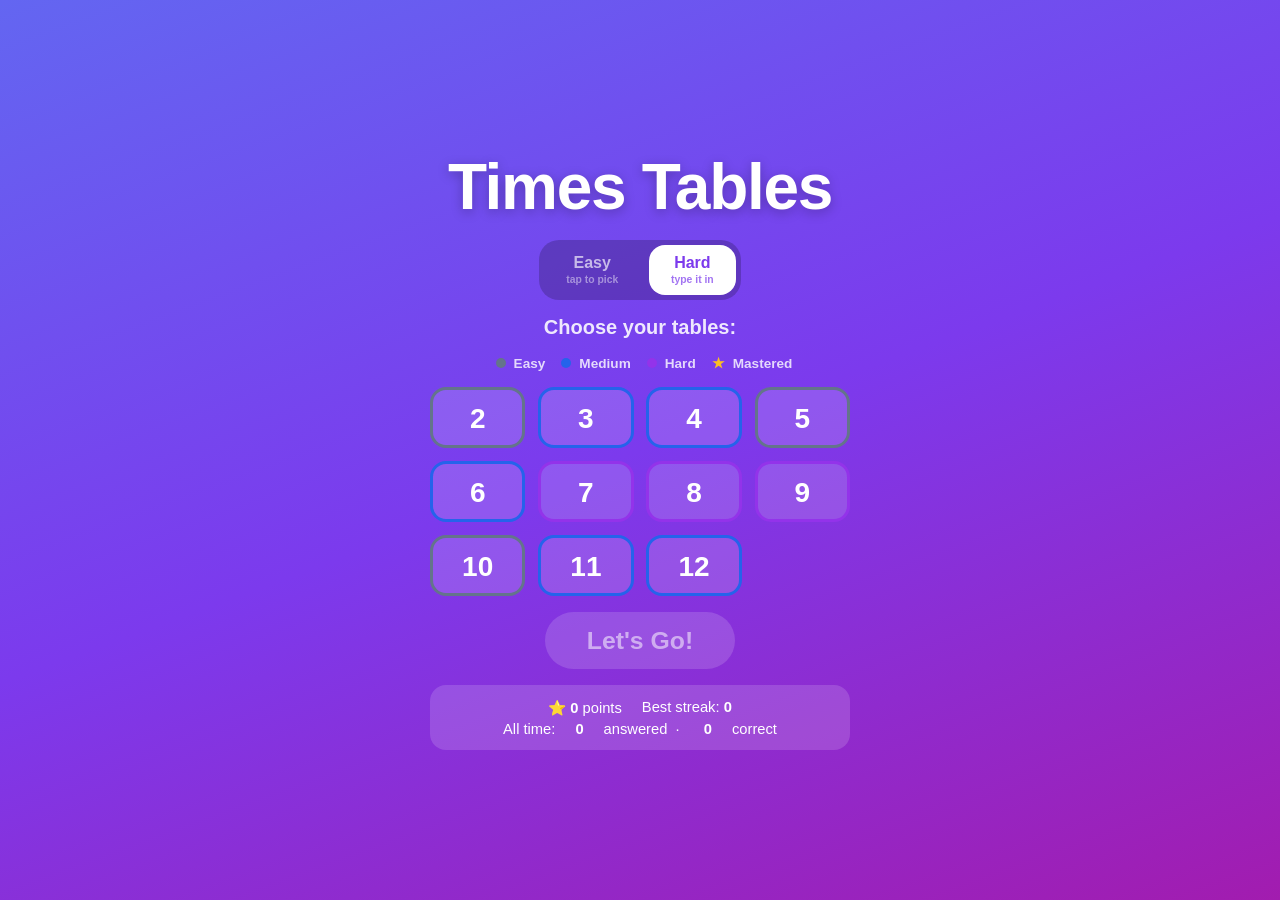
==== index.html @ 8d4c0173 "Checkpoint 2: deck system, Easy/Hard modes, points, mastery stars" ====
<!DOCTYPE html>
<html lang="en">
<head>
  <meta charset="UTF-8">
  <meta name="viewport" content="width=device-width, initial-scale=1.0, user-scalable=no">
  <meta name="apple-mobile-web-app-capable" content="yes">
  <meta name="apple-mobile-web-app-status-bar-style" content="black-translucent">
  <meta name="apple-mobile-web-app-title" content="Times Tables">
  <title>Times Tables Practice</title>
  <link rel="manifest" href="manifest.json">
  <link rel="stylesheet" href="style.css">
</head>
<body>

  <!-- ══════════════════════════════════════
       SCREEN 1 — SETUP
       ══════════════════════════════════════ -->
  <div id="screen-setup" class="screen active">

    <h1>Times Tables</h1>

    <!-- Easy / Hard mode toggle -->
    <div id="mode-toggle">
      <button class="mode-btn" data-mode="easy">
        Easy<span class="mode-tag">tap to pick</span>
      </button>
      <button class="mode-btn" data-mode="hard">
        Hard<span class="mode-tag">type it in</span>
      </button>
    </div>

    <p class="subtitle">Choose your tables:</p>

    <!-- Difficulty key -->
    <div id="difficulty-key">
      <span class="key-dot easy-dot"></span>Easy
      <span class="key-dot medium-dot"></span>Medium
      <span class="key-dot hard-dot"></span>Hard
      <span class="key-star">★</span>Mastered
    </div>

    <!-- Table number buttons (2–12), built by JS -->
    <div id="table-picker"></div>

    <button id="start-btn" class="btn-primary" disabled>Let's Go!</button>

    <!-- Lifetime stats -->
    <div id="lifetime-stats">
      <div class="lifetime-row">
        <span>⭐ <strong id="ls-points">0</strong> points</span>
        <span>Best streak: <strong id="ls-best">0</strong></span>
      </div>
      <div class="lifetime-row">
        All time: <strong id="ls-total">0</strong> answered &nbsp;·&nbsp; <strong id="ls-correct">0</strong> correct
      </div>
    </div>

  </div>


  <!-- ══════════════════════════════════════
       SCREEN 2 — PRACTICE
       ══════════════════════════════════════ -->
  <div id="screen-practice" class="screen">

    <!-- Four stat blocks along the top -->
    <div id="stats-bar">
      <div class="stat-block">
        <div class="stat-label">Total</div>
        <div class="stat-value" id="stat-total">0</div>
      </div>
      <div class="stat-block">
        <div class="stat-label">Correct</div>
        <div class="stat-value" id="stat-correct">0</div>
      </div>
      <div class="stat-block">
        <div class="stat-label">Streak</div>
        <div class="stat-value" id="stat-streak">0</div>
      </div>
      <div class="stat-block highlight">
        <div class="stat-label">Points</div>
        <div class="stat-value" id="stat-points">0</div>
      </div>
    </div>

    <!-- The question card -->
    <div id="question-card">
      <div id="question-text">_ × _ = ?</div>

      <!-- HARD MODE: text input -->
      <div id="hard-mode-controls">
        <input
          id="answer-input"
          type="number"
          inputmode="numeric"
          pattern="[0-9]*"
          placeholder="?"
          autocomplete="off"
          aria-label="Your answer"
        >
        <button id="submit-btn" class="btn-primary">Check!</button>
      </div>

      <!-- EASY MODE: four tap buttons -->
      <div id="easy-mode-controls" class="hidden">
        <div id="choice-grid">
          <!-- Four buttons inserted by JS -->
        </div>
      </div>
    </div>

    <!-- Right / Wrong feedback -->
    <div id="feedback-area" class="hidden"></div>

    <!-- Mode badge and back button -->
    <div id="practice-footer">
      <span id="mode-badge">Hard mode · ×2 points</span>
      <button id="back-btn" class="btn-secondary">Change Tables</button>
    </div>

  </div>


  <!-- ══════════════════════════════════════
       SCREEN 3 — CELEBRATION (10 in a row)
       ══════════════════════════════════════ -->
  <div id="screen-celebration" class="screen">
    <div id="confetti-container"></div>
    <div id="celebration-card">
      <div class="celebration-emoji">🌟</div>
      <h2>Amazing!</h2>
      <p class="celebration-big">10 in a row!</p>
      <p class="celebration-sub">You are a Maths Superstar!</p>
      <button id="continue-btn" class="btn-primary">Keep Going!</button>
    </div>
  </div>


  <!-- ══════════════════════════════════════
       SCREEN 4 — DECK COMPLETE (all mastered)
       ══════════════════════════════════════ -->
  <div id="screen-mastered" class="screen">
    <div id="mastered-card">
      <div class="mastered-emoji">🎓</div>
      <h2 id="mastered-title">Deck Complete!</h2>
      <p id="mastered-subtitle"></p>
      <p id="mastered-detail"></p>
      <button id="mastered-btn" class="btn-primary">Try New Tables!</button>
    </div>
  </div>


  <script src="app.js"></script>
</body>
</html>
---- style.css ----
/* ═══════════════════════════════════════
   RESET & BASE
   ═══════════════════════════════════════ */
*, *::before, *::after {
  box-sizing: border-box;
  margin: 0;
  padding: 0;
}

:root {
  --purple:        #7c3aed;
  --purple-light:  #a78bfa;
  --purple-dark:   #5b21b6;
  --orange:        #f97316;
  --orange-dark:   #c2410c;
  --green:         #16a34a;
  --green-bg:      #dcfce7;
  --red:           #dc2626;
  --red-bg:        #fee2e2;
  --yellow:        #fbbf24;
  --yellow-dark:   #d97706;

  /* Difficulty colours */
  --easy-col:      #64748b;   /* slate grey */
  --medium-col:    #2563eb;   /* blue */
  --hard-col:      #9333ea;   /* purple */

  --white:         #ffffff;
  --text-dark:     #1e1b4b;
}

html, body {
  height: 100%;
  font-family: -apple-system, 'Helvetica Neue', Arial, sans-serif;
  background: linear-gradient(160deg, #6366f1 0%, #7c3aed 50%, #a21caf 100%);
  min-height: 100vh;
  overflow-x: hidden;
}


/* ═══════════════════════════════════════
   SCREENS
   ═══════════════════════════════════════ */
.screen {
  display: none;
  flex-direction: column;
  align-items: center;
  justify-content: center;
  min-height: 100vh;
  padding: 2rem 1.5rem;
  text-align: center;
  gap: 1rem;
}

.screen.active { display: flex; }


/* ═══════════════════════════════════════
   SETUP SCREEN
   ═══════════════════════════════════════ */
#screen-setup h1 {
  font-size: clamp(2.5rem, 8vw, 4rem);
  font-weight: 900;
  color: var(--white);
  text-shadow: 0 3px 12px rgba(0,0,0,0.25);
  letter-spacing: -0.02em;
}

.subtitle {
  font-size: clamp(1rem, 3vw, 1.25rem);
  color: rgba(255,255,255,0.88);
  font-weight: 600;
}

/* ── Mode toggle ── */
#mode-toggle {
  display: flex;
  gap: 0.5rem;
  background: rgba(0,0,0,0.2);
  border-radius: 1.25rem;
  padding: 0.3rem;
}

.mode-btn {
  font-family: inherit;
  font-size: 1rem;
  font-weight: 800;
  padding: 0.55rem 1.4rem;
  border: none;
  border-radius: 1rem;
  background: transparent;
  color: rgba(255,255,255,0.65);
  cursor: pointer;
  display: flex;
  flex-direction: column;
  align-items: center;
  gap: 0.1rem;
  transition: background 0.15s, color 0.15s;
  -webkit-tap-highlight-color: transparent;
  touch-action: manipulation;
  line-height: 1.2;
}

.mode-btn.active {
  background: var(--white);
  color: var(--purple);
}

.mode-tag {
  font-size: 0.65rem;
  font-weight: 600;
  opacity: 0.7;
  text-transform: lowercase;
}

/* ── Difficulty key ── */
#difficulty-key {
  display: flex;
  align-items: center;
  gap: 0.5rem;
  color: rgba(255,255,255,0.8);
  font-size: 0.85rem;
  font-weight: 600;
}

.key-dot {
  width: 10px;
  height: 10px;
  border-radius: 50%;
  display: inline-block;
  margin-left: 0.5rem;
}

.easy-dot   { background: var(--easy-col); }
.medium-dot { background: var(--medium-col); }
.hard-dot   { background: var(--hard-col); }
.key-star   { color: var(--yellow); margin-left: 0.5rem; }

/* ── Table picker grid ── */
#table-picker {
  display: grid;
  grid-template-columns: repeat(4, 1fr);
  gap: 0.6rem;
  width: 100%;
  max-width: 420px;
}

.table-btn {
  font-family: inherit;
  font-size: clamp(1.2rem, 4vw, 1.6rem);
  font-weight: 800;
  padding: 0.8rem 0 0.6rem;
  border-radius: 1rem;
  cursor: pointer;
  transition: background 0.12s, transform 0.12s, border-color 0.12s;
  -webkit-tap-highlight-color: transparent;
  touch-action: manipulation;
  user-select: none;
  position: relative;
  display: flex;
  flex-direction: column;
  align-items: center;
  justify-content: center;
  line-height: 1;

  /* Default unselected style */
  background: rgba(255,255,255,0.15);
  color: var(--white);
  border: 3px solid rgba(255,255,255,0.25);
}

/* Difficulty border colours (unselected) */
.table-btn.difficulty-easy   { border-color: var(--easy-col); }
.table-btn.difficulty-medium { border-color: var(--medium-col); }
.table-btn.difficulty-hard   { border-color: var(--hard-col); }

/* Selected state */
.table-btn.selected {
  background: var(--yellow);
  color: var(--text-dark);
  transform: scale(1.06);
}

.table-btn.selected.difficulty-easy   { border-color: var(--easy-col); }
.table-btn.selected.difficulty-medium { border-color: var(--medium-col); }
.table-btn.selected.difficulty-hard   { border-color: var(--hard-col); }

/* Mastered star badge */
.table-btn .star {
  font-size: 0.7rem;
  color: var(--yellow);
  position: absolute;
  top: 3px;
  right: 5px;
  line-height: 1;
  text-shadow: 0 1px 3px rgba(0,0,0,0.3);
}

.table-btn.selected .star {
  color: var(--yellow-dark);
}

/* ── Lifetime stats ── */
#lifetime-stats {
  background: rgba(255,255,255,0.15);
  border-radius: 1rem;
  padding: 0.85rem 1.4rem;
  color: var(--white);
  font-size: 0.92rem;
  display: flex;
  flex-direction: column;
  gap: 0.25rem;
  max-width: 420px;
  width: 100%;
}

.lifetime-row {
  font-weight: 500;
  display: flex;
  justify-content: center;
  gap: 1.25rem;
}

.lifetime-row strong { font-weight: 800; }


/* ═══════════════════════════════════════
   SHARED BUTTONS
   ═══════════════════════════════════════ */
.btn-primary {
  font-family: inherit;
  font-size: clamp(1.2rem, 4vw, 1.55rem);
  font-weight: 800;
  padding: 0.9rem 2.6rem;
  border: none;
  border-radius: 50px;
  background: var(--orange);
  color: var(--white);
  cursor: pointer;
  box-shadow: 0 6px 0 var(--orange-dark), 0 10px 25px rgba(0,0,0,0.2);
  transition: transform 0.08s, box-shadow 0.08s, background 0.1s;
  -webkit-tap-highlight-color: transparent;
  touch-action: manipulation;
  user-select: none;
}

.btn-primary:hover:not(:disabled) {
  background: #fb923c;
  transform: translateY(-2px);
  box-shadow: 0 8px 0 var(--orange-dark), 0 14px 30px rgba(0,0,0,0.22);
}

.btn-primary:active:not(:disabled) {
  transform: translateY(4px);
  box-shadow: 0 2px 0 var(--orange-dark), 0 4px 10px rgba(0,0,0,0.15);
}

.btn-primary:disabled {
  background: rgba(255,255,255,0.25);
  box-shadow: none;
  cursor: not-allowed;
  opacity: 0.6;
}

.btn-secondary {
  font-family: inherit;
  font-size: 1rem;
  font-weight: 700;
  padding: 0.6rem 1.5rem;
  border: 2.5px solid rgba(255,255,255,0.5);
  border-radius: 50px;
  background: transparent;
  color: var(--white);
  cursor: pointer;
  transition: background 0.12s;
  -webkit-tap-highlight-color: transparent;
  touch-action: manipulation;
  user-select: none;
}

.btn-secondary:hover { background: rgba(255,255,255,0.15); }


/* ═══════════════════════════════════════
   PRACTICE SCREEN
   ═══════════════════════════════════════ */
#stats-bar {
  display: flex;
  gap: 0.6rem;
  width: 100%;
  max-width: 500px;
}

.stat-block {
  flex: 1;
  background: rgba(255,255,255,0.2);
  border-radius: 0.9rem;
  padding: 0.55rem 0.4rem;
  color: var(--white);
}

/* The points block gets a warm highlight */
.stat-block.highlight {
  background: rgba(251,191,36,0.35);
  border: 2px solid rgba(251,191,36,0.5);
}

.stat-label {
  font-size: 0.65rem;
  font-weight: 700;
  text-transform: uppercase;
  letter-spacing: 0.08em;
  opacity: 0.85;
}

.stat-value {
  font-size: clamp(1.4rem, 5vw, 1.9rem);
  font-weight: 900;
  line-height: 1.1;
}

/* The white question card */
#question-card {
  background: var(--white);
  border-radius: 2rem;
  padding: 2.25rem 2rem;
  width: 100%;
  max-width: 480px;
  box-shadow: 0 20px 60px rgba(0,0,0,0.22);
  display: flex;
  flex-direction: column;
  align-items: center;
  gap: 1.4rem;
}

#question-text {
  font-size: clamp(3rem, 10vw, 5rem);
  font-weight: 900;
  color: var(--purple);
  line-height: 1;
  letter-spacing: -0.02em;
}

/* Hard mode: text input */
#hard-mode-controls {
  display: flex;
  flex-direction: column;
  align-items: center;
  gap: 1rem;
  width: 100%;
}

#answer-input {
  font-family: inherit;
  font-size: clamp(2rem, 7vw, 2.6rem);
  font-weight: 800;
  text-align: center;
  width: 150px;
  padding: 0.6rem 0.75rem;
  border: 4px solid var(--purple-light);
  border-radius: 1rem;
  color: var(--text-dark);
  outline: none;
  transition: border-color 0.2s, box-shadow 0.2s;
  -moz-appearance: textfield;
}

#answer-input::-webkit-outer-spin-button,
#answer-input::-webkit-inner-spin-button { -webkit-appearance: none; }

#answer-input:focus {
  border-color: var(--purple);
  box-shadow: 0 0 0 4px rgba(124,58,237,0.18);
}

#answer-input:disabled {
  background: #f3f4f6;
  opacity: 0.7;
}

/* Easy mode: 2×2 choice grid */
#easy-mode-controls { width: 100%; }

#choice-grid {
  display: grid;
  grid-template-columns: 1fr 1fr;
  gap: 0.75rem;
  width: 100%;
}

.choice-btn {
  font-family: inherit;
  font-size: clamp(1.6rem, 6vw, 2.2rem);
  font-weight: 900;
  padding: 1rem 0.5rem;
  border: 3px solid var(--purple-light);
  border-radius: 1.1rem;
  background: #f5f3ff;
  color: var(--purple);
  cursor: pointer;
  transition: background 0.1s, transform 0.08s, border-color 0.1s;
  -webkit-tap-highlight-color: transparent;
  touch-action: manipulation;
  user-select: none;
}

.choice-btn:hover:not(:disabled) {
  background: #ede9fe;
  border-color: var(--purple);
}

.choice-btn:active:not(:disabled) {
  transform: scale(0.96);
}

.choice-btn:disabled { opacity: 0.5; cursor: default; }

.choice-btn.correct-choice {
  background: var(--green-bg);
  border-color: var(--green);
  color: var(--green);
}

.choice-btn.wrong-choice {
  background: var(--red-bg);
  border-color: var(--red);
  color: var(--red);
}

/* Feedback banner */
#feedback-area {
  font-size: clamp(1.2rem, 4vw, 1.6rem);
  font-weight: 800;
  padding: 0.8rem 1.5rem;
  border-radius: 1.25rem;
  max-width: 480px;
  width: 100%;
  display: flex;
  align-items: center;
  justify-content: center;
}

#feedback-area.hidden  { display: none; }
#feedback-area.correct { background: var(--green-bg); color: var(--green);  border: 3px solid var(--green); }
#feedback-area.wrong   { background: var(--red-bg);   color: var(--red);    border: 3px solid var(--red);   }

/* Footer: mode badge + back button */
#practice-footer {
  display: flex;
  flex-direction: column;
  align-items: center;
  gap: 0.5rem;
}

#mode-badge {
  font-size: 0.82rem;
  font-weight: 700;
  color: rgba(255,255,255,0.7);
  letter-spacing: 0.03em;
}


/* ═══════════════════════════════════════
   CELEBRATION SCREEN (10 in a row)
   ═══════════════════════════════════════ */
#screen-celebration {
  background: linear-gradient(135deg, #f6d365 0%, #fda085 100%);
  position: relative;
  overflow: hidden;
}

#celebration-card {
  background: var(--white);
  border-radius: 2.5rem;
  padding: 3rem 2.5rem;
  max-width: 460px;
  width: 100%;
  box-shadow: 0 30px 80px rgba(0,0,0,0.2);
  position: relative;
  z-index: 2;
  display: flex;
  flex-direction: column;
  align-items: center;
  gap: 0.6rem;
}

.celebration-emoji {
  font-size: 5rem;
  animation: starBounce 0.9s ease infinite;
  line-height: 1;
  margin-bottom: 0.5rem;
}

@keyframes starBounce {
  0%, 100% { transform: translateY(0) scale(1); }
  50%       { transform: translateY(-14px) scale(1.1); }
}

#celebration-card h2 {
  font-size: clamp(2.8rem, 10vw, 4rem);
  font-weight: 900;
  color: var(--purple);
  letter-spacing: -0.02em;
}

.celebration-big { font-size: clamp(1.4rem, 5vw, 1.9rem); font-weight: 800; color: var(--orange); }
.celebration-sub { font-size: 1.1rem; font-weight: 600; color: #6b7280; margin-bottom: 1rem; }

/* Confetti */
#confetti-container {
  position: absolute;
  inset: 0;
  pointer-events: none;
  z-index: 1;
  overflow: hidden;
}

.confetti-piece {
  position: absolute;
  top: -30px;
  animation: confettiFall linear forwards;
}

@keyframes confettiFall {
  0%   { transform: translateY(0)     rotate(0deg);   opacity: 1; }
  85%  { opacity: 1; }
  100% { transform: translateY(110vh) rotate(720deg); opacity: 0; }
}


/* ═══════════════════════════════════════
   MASTERED SCREEN (deck complete)
   ═══════════════════════════════════════ */
#screen-mastered {
  background: linear-gradient(135deg, #a8edea 0%, #fed6e3 100%);
}

#mastered-card {
  background: var(--white);
  border-radius: 2.5rem;
  padding: 3rem 2.5rem;
  max-width: 460px;
  width: 100%;
  box-shadow: 0 30px 80px rgba(0,0,0,0.15);
  display: flex;
  flex-direction: column;
  align-items: center;
  gap: 0.65rem;
}

.mastered-emoji {
  font-size: 5rem;
  line-height: 1;
  margin-bottom: 0.5rem;
  animation: starBounce 1.1s ease infinite;
}

#mastered-card h2 {
  font-size: clamp(2.2rem, 8vw, 3rem);
  font-weight: 900;
  color: var(--purple);
}

#mastered-subtitle {
  font-size: clamp(1.1rem, 4vw, 1.4rem);
  font-weight: 800;
  color: var(--orange);
}

#mastered-detail {
  font-size: 1rem;
  font-weight: 600;
  color: #6b7280;
  margin-bottom: 1rem;
}


/* ═══════════════════════════════════════
   UTILITY
   ═══════════════════════════════════════ */
.hidden { display: none !important; }


/* ═══════════════════════════════════════
   RESPONSIVE
   ═══════════════════════════════════════ */
@media (min-width: 768px) {
  #table-picker { gap: 0.8rem; }
  .table-btn { font-size: 1.75rem; padding: 0.95rem 0 0.75rem; }
}

@media (max-height: 650px) {
  .screen { padding: 0.75rem; gap: 0.6rem; }
  #question-card { padding: 1.5rem 1.5rem; gap: 0.9rem; }
  .celebration-emoji, .mastered-emoji { font-size: 3rem; }
  #celebration-card, #mastered-card { padding: 1.75rem 2rem; gap: 0.4rem; }
}
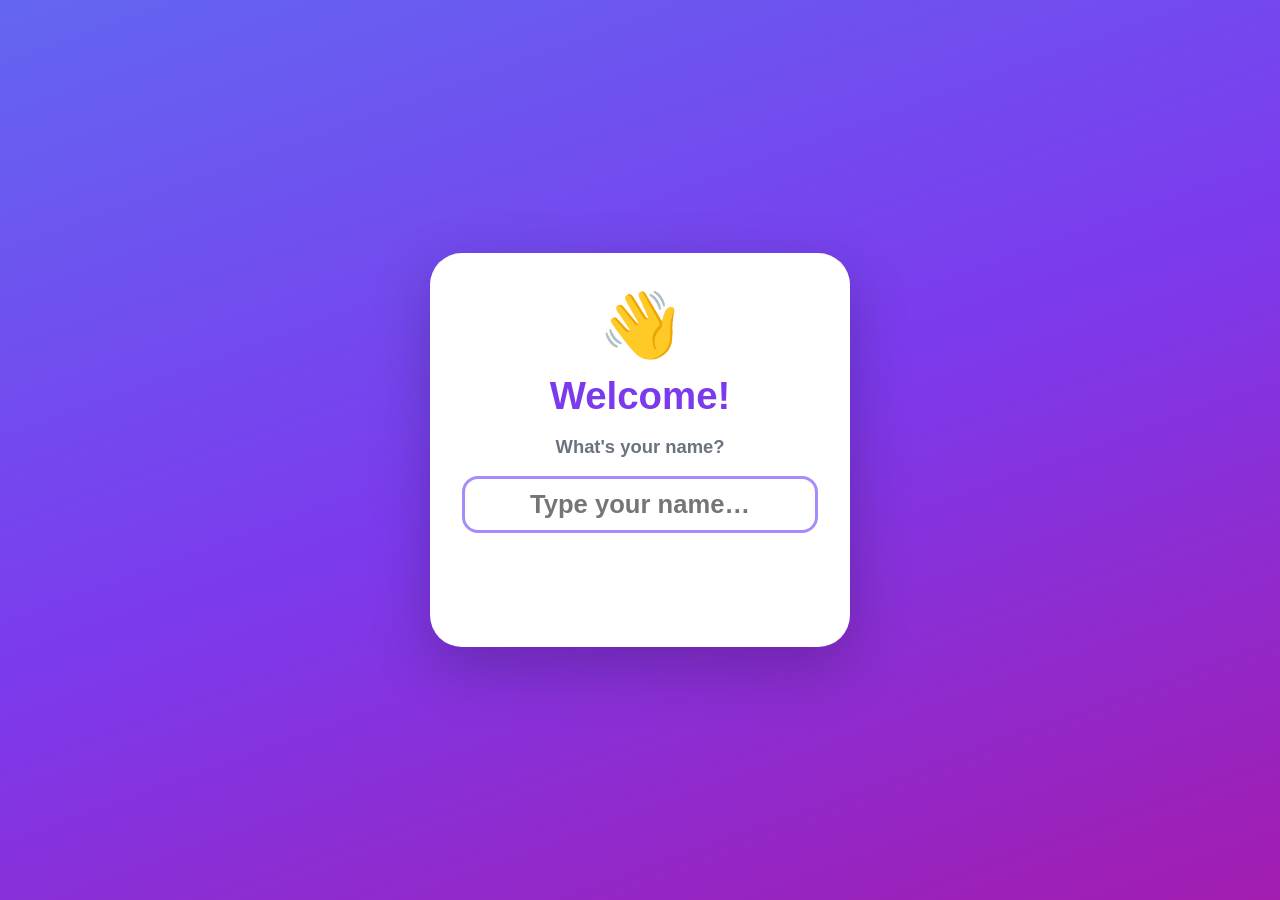
==== commit 3eede643: "Checkpoint 3: name entry, scoreboard, tiered rewards, config separation" ====
--- a/index.html
+++ b/index.html
@@ -13,11 +13,39 @@
 <body>
 
   <!-- ══════════════════════════════════════
-       SCREEN 1 — SETUP
-       ══════════════════════════════════════ -->
-  <div id="screen-setup" class="screen active">
-
-    <h1>Times Tables</h1>
+       SCREEN 1 — NAME ENTRY
+       Shown only on first launch
+       ══════════════════════════════════════ -->
+  <div id="screen-name" class="screen">
+    <div id="name-card">
+      <div class="name-emoji">👋</div>
+      <h2>Welcome!</h2>
+      <p class="name-prompt">What's your name?</p>
+      <input
+        id="name-input"
+        type="text"
+        maxlength="20"
+        placeholder="Type your name…"
+        autocomplete="off"
+        autocorrect="off"
+        spellcheck="false"
+      >
+      <button id="name-btn" class="btn-primary" disabled>Let's Go!</button>
+    </div>
+  </div>
+
+
+  <!-- ══════════════════════════════════════
+       SCREEN 2 — SETUP
+       Choose tables, mode, see stats
+       ══════════════════════════════════════ -->
+  <div id="screen-setup" class="screen">
+
+    <div id="setup-header">
+      <h1>Times Tables</h1>
+      <p id="greeting"><!-- e.g. "Hi Lily!" inserted by JS --></p>
+      <button id="change-name-btn" class="btn-ghost">✏️ Change name</button>
+    </div>
 
     <!-- Easy / Hard mode toggle -->
     <div id="mode-toggle">
@@ -31,7 +59,6 @@
 
     <p class="subtitle">Choose your tables:</p>
 
-    <!-- Difficulty key -->
     <div id="difficulty-key">
       <span class="key-dot easy-dot"></span>Easy
       <span class="key-dot medium-dot"></span>Medium
@@ -39,31 +66,38 @@
       <span class="key-star">★</span>Mastered
     </div>
 
-    <!-- Table number buttons (2–12), built by JS -->
+    <!-- Table number buttons 2–12 (built by JS) -->
     <div id="table-picker"></div>
 
     <button id="start-btn" class="btn-primary" disabled>Let's Go!</button>
 
-    <!-- Lifetime stats -->
+    <!-- Earned reward badges -->
+    <div id="badge-row">
+      <!-- Small emoji badges for each unlocked tier — built by JS -->
+    </div>
+
+    <!-- Stats + scoreboard link -->
     <div id="lifetime-stats">
       <div class="lifetime-row">
-        <span>⭐ <strong id="ls-points">0</strong> points</span>
-        <span>Best streak: <strong id="ls-best">0</strong></span>
-      </div>
-      <div class="lifetime-row">
-        All time: <strong id="ls-total">0</strong> answered &nbsp;·&nbsp; <strong id="ls-correct">0</strong> correct
-      </div>
-    </div>
-
-  </div>
-
-
-  <!-- ══════════════════════════════════════
-       SCREEN 2 — PRACTICE
+        <span>⭐ <strong id="ls-points">0</strong> pts</span>
+        <span>Best session: <strong id="ls-best-session">—</strong></span>
+        <button id="scores-btn" class="btn-ghost">📊 Scores</button>
+      </div>
+      <div class="lifetime-row muted">
+        All time: <strong id="ls-total">0</strong> answered &nbsp;·&nbsp;
+        <strong id="ls-correct">0</strong> correct &nbsp;·&nbsp;
+        Best streak: <strong id="ls-best">0</strong>
+      </div>
+    </div>
+
+  </div>
+
+
+  <!-- ══════════════════════════════════════
+       SCREEN 3 — PRACTICE
        ══════════════════════════════════════ -->
   <div id="screen-practice" class="screen">
 
-    <!-- Four stat blocks along the top -->
     <div id="stats-bar">
       <div class="stat-block">
         <div class="stat-label">Total</div>
@@ -83,11 +117,10 @@
       </div>
     </div>
 
-    <!-- The question card -->
     <div id="question-card">
       <div id="question-text">_ × _ = ?</div>
 
-      <!-- HARD MODE: text input -->
+      <!-- Hard mode: text input -->
       <div id="hard-mode-controls">
         <input
           id="answer-input"
@@ -101,20 +134,16 @@
         <button id="submit-btn" class="btn-primary">Check!</button>
       </div>
 
-      <!-- EASY MODE: four tap buttons -->
+      <!-- Easy mode: four tap buttons -->
       <div id="easy-mode-controls" class="hidden">
-        <div id="choice-grid">
-          <!-- Four buttons inserted by JS -->
-        </div>
-      </div>
-    </div>
-
-    <!-- Right / Wrong feedback -->
+        <div id="choice-grid"></div>
+      </div>
+    </div>
+
     <div id="feedback-area" class="hidden"></div>
 
-    <!-- Mode badge and back button -->
     <div id="practice-footer">
-      <span id="mode-badge">Hard mode · ×2 points</span>
+      <span id="mode-badge"></span>
       <button id="back-btn" class="btn-secondary">Change Tables</button>
     </div>
 
@@ -122,7 +151,7 @@
 
 
   <!-- ══════════════════════════════════════
-       SCREEN 3 — CELEBRATION (10 in a row)
+       SCREEN 4 — CELEBRATION (10 in a row)
        ══════════════════════════════════════ -->
   <div id="screen-celebration" class="screen">
     <div id="confetti-container"></div>
@@ -130,14 +159,14 @@
       <div class="celebration-emoji">🌟</div>
       <h2>Amazing!</h2>
       <p class="celebration-big">10 in a row!</p>
-      <p class="celebration-sub">You are a Maths Superstar!</p>
+      <p class="celebration-sub" id="celebration-name-line"></p>
       <button id="continue-btn" class="btn-primary">Keep Going!</button>
     </div>
   </div>
 
 
   <!-- ══════════════════════════════════════
-       SCREEN 4 — DECK COMPLETE (all mastered)
+       SCREEN 5 — DECK COMPLETE
        ══════════════════════════════════════ -->
   <div id="screen-mastered" class="screen">
     <div id="mastered-card">
@@ -150,6 +179,56 @@
   </div>
 
 
+  <!-- ══════════════════════════════════════
+       SCREEN 6 — SCOREBOARD
+       Session history
+       ══════════════════════════════════════ -->
+  <div id="screen-scoreboard" class="screen">
+
+    <div id="scoreboard-header">
+      <h2>📊 Your Scores</h2>
+      <p id="scoreboard-name-line"></p>
+    </div>
+
+    <div id="scoreboard-list">
+      <!-- Session rows inserted by JS -->
+    </div>
+
+    <p id="scoreboard-empty" class="hidden muted-text">
+      No sessions yet — play a round to see your scores here!
+    </p>
+
+    <button id="scoreboard-back-btn" class="btn-secondary">← Back</button>
+
+  </div>
+
+
+  <!-- ══════════════════════════════════════
+       SCREEN 7 — REWARD UNLOCKED
+       Shown when a points tier is crossed
+       ══════════════════════════════════════ -->
+  <div id="screen-reward" class="screen">
+    <div id="reward-card">
+      <div id="reward-emoji-display"></div>
+      <h2>Reward Unlocked!</h2>
+      <h3 id="reward-name"></h3>
+      <p id="reward-description"></p>
+
+      <!-- Video player — only shown for tiers that have a videoFile -->
+      <div id="reward-video-wrapper" class="hidden">
+        <video id="reward-video" controls playsinline preload="metadata">
+          <source id="reward-video-src" src="" type="video/mp4">
+        </video>
+        <p class="video-hint">Ask a grown-up if the video isn't playing.</p>
+      </div>
+
+      <button id="reward-continue-btn" class="btn-primary">Keep Going!</button>
+    </div>
+  </div>
+
+
+  <!-- config.js must load before app.js -->
+  <script src="config.js"></script>
   <script src="app.js"></script>
 </body>
 </html>
--- a/style.css
+++ b/style.css
@@ -8,25 +8,22 @@
 }
 
 :root {
-  --purple:        #7c3aed;
-  --purple-light:  #a78bfa;
-  --purple-dark:   #5b21b6;
-  --orange:        #f97316;
-  --orange-dark:   #c2410c;
-  --green:         #16a34a;
-  --green-bg:      #dcfce7;
-  --red:           #dc2626;
-  --red-bg:        #fee2e2;
-  --yellow:        #fbbf24;
-  --yellow-dark:   #d97706;
-
-  /* Difficulty colours */
-  --easy-col:      #64748b;   /* slate grey */
-  --medium-col:    #2563eb;   /* blue */
-  --hard-col:      #9333ea;   /* purple */
-
-  --white:         #ffffff;
-  --text-dark:     #1e1b4b;
+  --purple:       #7c3aed;
+  --purple-light: #a78bfa;
+  --purple-dark:  #5b21b6;
+  --orange:       #f97316;
+  --orange-dark:  #c2410c;
+  --green:        #16a34a;
+  --green-bg:     #dcfce7;
+  --red:          #dc2626;
+  --red-bg:       #fee2e2;
+  --yellow:       #fbbf24;
+  --yellow-dark:  #d97706;
+  --easy-col:     #64748b;
+  --medium-col:   #2563eb;
+  --hard-col:     #9333ea;
+  --white:        #ffffff;
+  --text-dark:    #1e1b4b;
 }
 
 html, body {
@@ -51,25 +48,105 @@
   text-align: center;
   gap: 1rem;
 }
-
 .screen.active { display: flex; }
 
 
 /* ═══════════════════════════════════════
+   NAME ENTRY SCREEN
+   ═══════════════════════════════════════ */
+#name-card {
+  background: var(--white);
+  border-radius: 2rem;
+  padding: 2.5rem 2rem;
+  max-width: 420px;
+  width: 100%;
+  box-shadow: 0 20px 60px rgba(0,0,0,0.22);
+  display: flex;
+  flex-direction: column;
+  align-items: center;
+  gap: 1.1rem;
+}
+
+.name-emoji {
+  font-size: 4rem;
+  line-height: 1;
+}
+
+#name-card h2 {
+  font-size: 2.4rem;
+  font-weight: 900;
+  color: var(--purple);
+}
+
+.name-prompt {
+  font-size: 1.15rem;
+  font-weight: 600;
+  color: #6b7280;
+}
+
+#name-input {
+  font-family: inherit;
+  font-size: 1.6rem;
+  font-weight: 700;
+  text-align: center;
+  width: 100%;
+  padding: 0.7rem 1rem;
+  border: 3px solid var(--purple-light);
+  border-radius: 1rem;
+  outline: none;
+  color: var(--text-dark);
+  transition: border-color 0.2s, box-shadow 0.2s;
+}
+
+#name-input:focus {
+  border-color: var(--purple);
+  box-shadow: 0 0 0 4px rgba(124,58,237,0.15);
+}
+
+
+/* ═══════════════════════════════════════
    SETUP SCREEN
    ═══════════════════════════════════════ */
+#setup-header {
+  display: flex;
+  flex-direction: column;
+  align-items: center;
+  gap: 0.15rem;
+}
+
 #screen-setup h1 {
-  font-size: clamp(2.5rem, 8vw, 4rem);
+  font-size: clamp(2.4rem, 7vw, 3.5rem);
   font-weight: 900;
   color: var(--white);
   text-shadow: 0 3px 12px rgba(0,0,0,0.25);
   letter-spacing: -0.02em;
 }
 
-.subtitle {
-  font-size: clamp(1rem, 3vw, 1.25rem);
-  color: rgba(255,255,255,0.88);
-  font-weight: 600;
+#greeting {
+  font-size: clamp(1.1rem, 3vw, 1.35rem);
+  font-weight: 700;
+  color: rgba(255,255,255,0.92);
+}
+
+/* Ghost button — transparent, used for small actions */
+.btn-ghost {
+  font-family: inherit;
+  font-size: 0.8rem;
+  font-weight: 600;
+  padding: 0.3rem 0.75rem;
+  border: 1.5px solid rgba(255,255,255,0.35);
+  border-radius: 50px;
+  background: transparent;
+  color: rgba(255,255,255,0.7);
+  cursor: pointer;
+  transition: background 0.12s, color 0.12s;
+  -webkit-tap-highlight-color: transparent;
+  touch-action: manipulation;
+}
+
+.btn-ghost:hover {
+  background: rgba(255,255,255,0.12);
+  color: var(--white);
 }
 
 /* ── Mode toggle ── */
@@ -101,42 +178,42 @@
   line-height: 1.2;
 }
 
-.mode-btn.active {
-  background: var(--white);
-  color: var(--purple);
-}
+.mode-btn.active { background: var(--white); color: var(--purple); }
 
 .mode-tag {
   font-size: 0.65rem;
   font-weight: 600;
   opacity: 0.7;
-  text-transform: lowercase;
+}
+
+.subtitle {
+  font-size: clamp(0.95rem, 2.5vw, 1.15rem);
+  color: rgba(255,255,255,0.88);
+  font-weight: 600;
 }
 
 /* ── Difficulty key ── */
 #difficulty-key {
   display: flex;
   align-items: center;
-  gap: 0.5rem;
+  gap: 0.45rem;
   color: rgba(255,255,255,0.8);
-  font-size: 0.85rem;
+  font-size: 0.82rem;
   font-weight: 600;
 }
 
 .key-dot {
-  width: 10px;
-  height: 10px;
+  width: 9px; height: 9px;
   border-radius: 50%;
   display: inline-block;
-  margin-left: 0.5rem;
-}
-
+  margin-left: 0.4rem;
+}
 .easy-dot   { background: var(--easy-col); }
 .medium-dot { background: var(--medium-col); }
 .hard-dot   { background: var(--hard-col); }
-.key-star   { color: var(--yellow); margin-left: 0.5rem; }
-
-/* ── Table picker grid ── */
+.key-star   { color: var(--yellow); margin-left: 0.4rem; }
+
+/* ── Table picker ── */
 #table-picker {
   display: grid;
   grid-template-columns: repeat(4, 1fr);
@@ -152,7 +229,7 @@
   padding: 0.8rem 0 0.6rem;
   border-radius: 1rem;
   cursor: pointer;
-  transition: background 0.12s, transform 0.12s, border-color 0.12s;
+  transition: background 0.12s, transform 0.12s;
   -webkit-tap-highlight-color: transparent;
   touch-action: manipulation;
   user-select: none;
@@ -162,66 +239,84 @@
   align-items: center;
   justify-content: center;
   line-height: 1;
-
-  /* Default unselected style */
   background: rgba(255,255,255,0.15);
   color: var(--white);
-  border: 3px solid rgba(255,255,255,0.25);
-}
-
-/* Difficulty border colours (unselected) */
+  border: 3px solid rgba(255,255,255,0.2);
+}
+
 .table-btn.difficulty-easy   { border-color: var(--easy-col); }
 .table-btn.difficulty-medium { border-color: var(--medium-col); }
 .table-btn.difficulty-hard   { border-color: var(--hard-col); }
 
-/* Selected state */
 .table-btn.selected {
   background: var(--yellow);
   color: var(--text-dark);
   transform: scale(1.06);
 }
 
-.table-btn.selected.difficulty-easy   { border-color: var(--easy-col); }
-.table-btn.selected.difficulty-medium { border-color: var(--medium-col); }
-.table-btn.selected.difficulty-hard   { border-color: var(--hard-col); }
-
-/* Mastered star badge */
 .table-btn .star {
-  font-size: 0.7rem;
+  font-size: 0.68rem;
   color: var(--yellow);
   position: absolute;
-  top: 3px;
-  right: 5px;
+  top: 3px; right: 5px;
   line-height: 1;
   text-shadow: 0 1px 3px rgba(0,0,0,0.3);
 }
 
-.table-btn.selected .star {
-  color: var(--yellow-dark);
+.table-btn.selected .star { color: var(--yellow-dark); }
+
+/* ── Badge row ── */
+#badge-row {
+  display: flex;
+  gap: 0.5rem;
+  align-items: center;
+  min-height: 2rem;
+}
+
+.badge-item {
+  font-size: 1.6rem;
+  line-height: 1;
+  filter: grayscale(1) opacity(0.35);
+  transition: filter 0.3s;
+  title: attr(aria-label);
+}
+
+.badge-item.earned {
+  filter: none;
+  animation: badgePop 0.4s ease;
+}
+
+@keyframes badgePop {
+  0%   { transform: scale(0.5); }
+  70%  { transform: scale(1.2); }
+  100% { transform: scale(1); }
 }
 
 /* ── Lifetime stats ── */
 #lifetime-stats {
   background: rgba(255,255,255,0.15);
   border-radius: 1rem;
-  padding: 0.85rem 1.4rem;
-  color: var(--white);
-  font-size: 0.92rem;
-  display: flex;
-  flex-direction: column;
-  gap: 0.25rem;
+  padding: 0.8rem 1.2rem;
+  color: var(--white);
+  font-size: 0.88rem;
+  display: flex;
+  flex-direction: column;
+  gap: 0.3rem;
   max-width: 420px;
   width: 100%;
 }
 
 .lifetime-row {
+  display: flex;
+  justify-content: center;
+  align-items: center;
+  gap: 0.75rem;
+  flex-wrap: wrap;
   font-weight: 500;
-  display: flex;
-  justify-content: center;
-  gap: 1.25rem;
 }
 
 .lifetime-row strong { font-weight: 800; }
+.lifetime-row.muted { opacity: 0.8; font-size: 0.82rem; }
 
 
 /* ═══════════════════════════════════════
@@ -238,14 +333,13 @@
   color: var(--white);
   cursor: pointer;
   box-shadow: 0 6px 0 var(--orange-dark), 0 10px 25px rgba(0,0,0,0.2);
-  transition: transform 0.08s, box-shadow 0.08s, background 0.1s;
+  transition: transform 0.08s, box-shadow 0.08s;
   -webkit-tap-highlight-color: transparent;
   touch-action: manipulation;
   user-select: none;
 }
 
 .btn-primary:hover:not(:disabled) {
-  background: #fb923c;
   transform: translateY(-2px);
   box-shadow: 0 8px 0 var(--orange-dark), 0 14px 30px rgba(0,0,0,0.22);
 }
@@ -275,7 +369,6 @@
   transition: background 0.12s;
   -webkit-tap-highlight-color: transparent;
   touch-action: manipulation;
-  user-select: none;
 }
 
 .btn-secondary:hover { background: rgba(255,255,255,0.15); }
@@ -299,7 +392,6 @@
   color: var(--white);
 }
 
-/* The points block gets a warm highlight */
 .stat-block.highlight {
   background: rgba(251,191,36,0.35);
   border: 2px solid rgba(251,191,36,0.5);
@@ -319,7 +411,6 @@
   line-height: 1.1;
 }
 
-/* The white question card */
 #question-card {
   background: var(--white);
   border-radius: 2rem;
@@ -341,7 +432,6 @@
   letter-spacing: -0.02em;
 }
 
-/* Hard mode: text input */
 #hard-mode-controls {
   display: flex;
   flex-direction: column;
@@ -364,21 +454,15 @@
   transition: border-color 0.2s, box-shadow 0.2s;
   -moz-appearance: textfield;
 }
-
 #answer-input::-webkit-outer-spin-button,
 #answer-input::-webkit-inner-spin-button { -webkit-appearance: none; }
-
 #answer-input:focus {
   border-color: var(--purple);
   box-shadow: 0 0 0 4px rgba(124,58,237,0.18);
 }
-
-#answer-input:disabled {
-  background: #f3f4f6;
-  opacity: 0.7;
-}
-
-/* Easy mode: 2×2 choice grid */
+#answer-input:disabled { background: #f3f4f6; opacity: 0.7; }
+
+/* Easy mode grid */
 #easy-mode-controls { width: 100%; }
 
 #choice-grid {
@@ -398,36 +482,18 @@
   background: #f5f3ff;
   color: var(--purple);
   cursor: pointer;
-  transition: background 0.1s, transform 0.08s, border-color 0.1s;
+  transition: background 0.1s, transform 0.08s;
   -webkit-tap-highlight-color: transparent;
   touch-action: manipulation;
   user-select: none;
 }
-
-.choice-btn:hover:not(:disabled) {
-  background: #ede9fe;
-  border-color: var(--purple);
-}
-
-.choice-btn:active:not(:disabled) {
-  transform: scale(0.96);
-}
-
+.choice-btn:hover:not(:disabled) { background: #ede9fe; border-color: var(--purple); }
+.choice-btn:active:not(:disabled) { transform: scale(0.96); }
 .choice-btn:disabled { opacity: 0.5; cursor: default; }
-
-.choice-btn.correct-choice {
-  background: var(--green-bg);
-  border-color: var(--green);
-  color: var(--green);
-}
-
-.choice-btn.wrong-choice {
-  background: var(--red-bg);
-  border-color: var(--red);
-  color: var(--red);
-}
-
-/* Feedback banner */
+.choice-btn.correct-choice { background: var(--green-bg); border-color: var(--green); color: var(--green); }
+.choice-btn.wrong-choice   { background: var(--red-bg);   border-color: var(--red);   color: var(--red); }
+
+/* Feedback */
 #feedback-area {
   font-size: clamp(1.2rem, 4vw, 1.6rem);
   font-weight: 800;
@@ -439,12 +505,10 @@
   align-items: center;
   justify-content: center;
 }
-
 #feedback-area.hidden  { display: none; }
-#feedback-area.correct { background: var(--green-bg); color: var(--green);  border: 3px solid var(--green); }
-#feedback-area.wrong   { background: var(--red-bg);   color: var(--red);    border: 3px solid var(--red);   }
-
-/* Footer: mode badge + back button */
+#feedback-area.correct { background: var(--green-bg); color: var(--green); border: 3px solid var(--green); }
+#feedback-area.wrong   { background: var(--red-bg);   color: var(--red);   border: 3px solid var(--red); }
+
 #practice-footer {
   display: flex;
   flex-direction: column;
@@ -456,12 +520,11 @@
   font-size: 0.82rem;
   font-weight: 700;
   color: rgba(255,255,255,0.7);
-  letter-spacing: 0.03em;
-}
-
-
-/* ═══════════════════════════════════════
-   CELEBRATION SCREEN (10 in a row)
+}
+
+
+/* ═══════════════════════════════════════
+   CELEBRATION SCREEN
    ═══════════════════════════════════════ */
 #screen-celebration {
   background: linear-gradient(135deg, #f6d365 0%, #fda085 100%);
@@ -496,17 +559,10 @@
   50%       { transform: translateY(-14px) scale(1.1); }
 }
 
-#celebration-card h2 {
-  font-size: clamp(2.8rem, 10vw, 4rem);
-  font-weight: 900;
-  color: var(--purple);
-  letter-spacing: -0.02em;
-}
-
-.celebration-big { font-size: clamp(1.4rem, 5vw, 1.9rem); font-weight: 800; color: var(--orange); }
-.celebration-sub { font-size: 1.1rem; font-weight: 600; color: #6b7280; margin-bottom: 1rem; }
-
-/* Confetti */
+#celebration-card h2 { font-size: clamp(2.8rem, 10vw, 4rem); font-weight: 900; color: var(--purple); }
+.celebration-big     { font-size: clamp(1.4rem, 5vw, 1.9rem); font-weight: 800; color: var(--orange); }
+.celebration-sub     { font-size: 1.05rem; font-weight: 600; color: #6b7280; margin-bottom: 0.75rem; }
+
 #confetti-container {
   position: absolute;
   inset: 0;
@@ -529,7 +585,7 @@
 
 
 /* ═══════════════════════════════════════
-   MASTERED SCREEN (deck complete)
+   MASTERED SCREEN
    ═══════════════════════════════════════ */
 #screen-mastered {
   background: linear-gradient(135deg, #a8edea 0%, #fed6e3 100%);
@@ -548,30 +604,167 @@
   gap: 0.65rem;
 }
 
-.mastered-emoji {
+.mastered-emoji { font-size: 5rem; line-height: 1; margin-bottom: 0.5rem; animation: starBounce 1.1s ease infinite; }
+#mastered-card h2  { font-size: clamp(2.2rem, 8vw, 3rem); font-weight: 900; color: var(--purple); }
+#mastered-subtitle { font-size: clamp(1.1rem, 4vw, 1.4rem); font-weight: 800; color: var(--orange); }
+#mastered-detail   { font-size: 1rem; font-weight: 600; color: #6b7280; margin-bottom: 0.75rem; }
+
+
+/* ═══════════════════════════════════════
+   SCOREBOARD SCREEN
+   ═══════════════════════════════════════ */
+#screen-scoreboard {
+  justify-content: flex-start;
+  padding-top: 3rem;
+  gap: 1.25rem;
+}
+
+#scoreboard-header h2 {
+  font-size: clamp(1.8rem, 6vw, 2.5rem);
+  font-weight: 900;
+  color: var(--white);
+}
+
+#scoreboard-name-line {
+  font-size: 1rem;
+  color: rgba(255,255,255,0.8);
+  font-weight: 600;
+}
+
+#scoreboard-list {
+  width: 100%;
+  max-width: 520px;
+  display: flex;
+  flex-direction: column;
+  gap: 0.6rem;
+  max-height: 60vh;
+  overflow-y: auto;
+  padding: 0.25rem 0;
+}
+
+.session-row {
+  background: rgba(255,255,255,0.18);
+  border-radius: 1rem;
+  padding: 0.8rem 1.1rem;
+  display: grid;
+  grid-template-columns: auto 1fr auto;
+  align-items: center;
+  gap: 0.75rem;
+  color: var(--white);
+  text-align: left;
+}
+
+.session-row.best {
+  background: rgba(251,191,36,0.35);
+  border: 2px solid rgba(251,191,36,0.6);
+}
+
+.session-date {
+  font-size: 0.82rem;
+  font-weight: 700;
+  opacity: 0.85;
+  white-space: nowrap;
+}
+
+.session-detail {
+  font-size: 0.8rem;
+  font-weight: 500;
+  opacity: 0.8;
+}
+
+.session-tables {
+  font-size: 0.75rem;
+  font-weight: 600;
+  opacity: 0.7;
+}
+
+.session-points {
+  font-size: 1.4rem;
+  font-weight: 900;
+  white-space: nowrap;
+}
+
+.session-best-badge {
+  font-size: 0.7rem;
+  font-weight: 800;
+  background: var(--yellow);
+  color: var(--text-dark);
+  padding: 0.15rem 0.4rem;
+  border-radius: 0.4rem;
+  text-transform: uppercase;
+  letter-spacing: 0.05em;
+}
+
+.muted-text {
+  color: rgba(255,255,255,0.6);
+  font-size: 0.95rem;
+  font-weight: 600;
+}
+
+
+/* ═══════════════════════════════════════
+   REWARD SCREEN
+   ═══════════════════════════════════════ */
+#screen-reward {
+  /* Background gradient set dynamically by JS per tier */
+}
+
+#reward-card {
+  background: var(--white);
+  border-radius: 2.5rem;
+  padding: 2.5rem 2rem;
+  max-width: 480px;
+  width: 100%;
+  box-shadow: 0 30px 80px rgba(0,0,0,0.2);
+  display: flex;
+  flex-direction: column;
+  align-items: center;
+  gap: 0.75rem;
+}
+
+#reward-emoji-display {
   font-size: 5rem;
   line-height: 1;
-  margin-bottom: 0.5rem;
-  animation: starBounce 1.1s ease infinite;
-}
-
-#mastered-card h2 {
-  font-size: clamp(2.2rem, 8vw, 3rem);
+  animation: starBounce 0.9s ease infinite;
+}
+
+#reward-card h2 {
+  font-size: 1.5rem;
+  font-weight: 700;
+  color: #6b7280;
+  letter-spacing: 0.03em;
+  text-transform: uppercase;
+}
+
+#reward-name {
+  font-size: clamp(1.6rem, 5vw, 2.2rem);
   font-weight: 900;
   color: var(--purple);
 }
 
-#mastered-subtitle {
-  font-size: clamp(1.1rem, 4vw, 1.4rem);
-  font-weight: 800;
-  color: var(--orange);
-}
-
-#mastered-detail {
-  font-size: 1rem;
+#reward-description {
+  font-size: 1.05rem;
   font-weight: 600;
   color: #6b7280;
-  margin-bottom: 1rem;
+  margin-bottom: 0.5rem;
+}
+
+#reward-video-wrapper {
+  width: 100%;
+}
+
+#reward-video {
+  width: 100%;
+  border-radius: 1rem;
+  max-height: 280px;
+  background: #000;
+}
+
+.video-hint {
+  font-size: 0.78rem;
+  color: #9ca3af;
+  margin-top: 0.4rem;
+  font-weight: 500;
 }
 
 
@@ -591,7 +784,7 @@
 
 @media (max-height: 650px) {
   .screen { padding: 0.75rem; gap: 0.6rem; }
-  #question-card { padding: 1.5rem 1.5rem; gap: 0.9rem; }
-  .celebration-emoji, .mastered-emoji { font-size: 3rem; }
-  #celebration-card, #mastered-card { padding: 1.75rem 2rem; gap: 0.4rem; }
-}
+  #question-card { padding: 1.5rem; gap: 0.9rem; }
+  .celebration-emoji, .mastered-emoji, #reward-emoji-display { font-size: 3rem; }
+  #celebration-card, #mastered-card, #reward-card { padding: 1.5rem 1.5rem; gap: 0.4rem; }
+}
